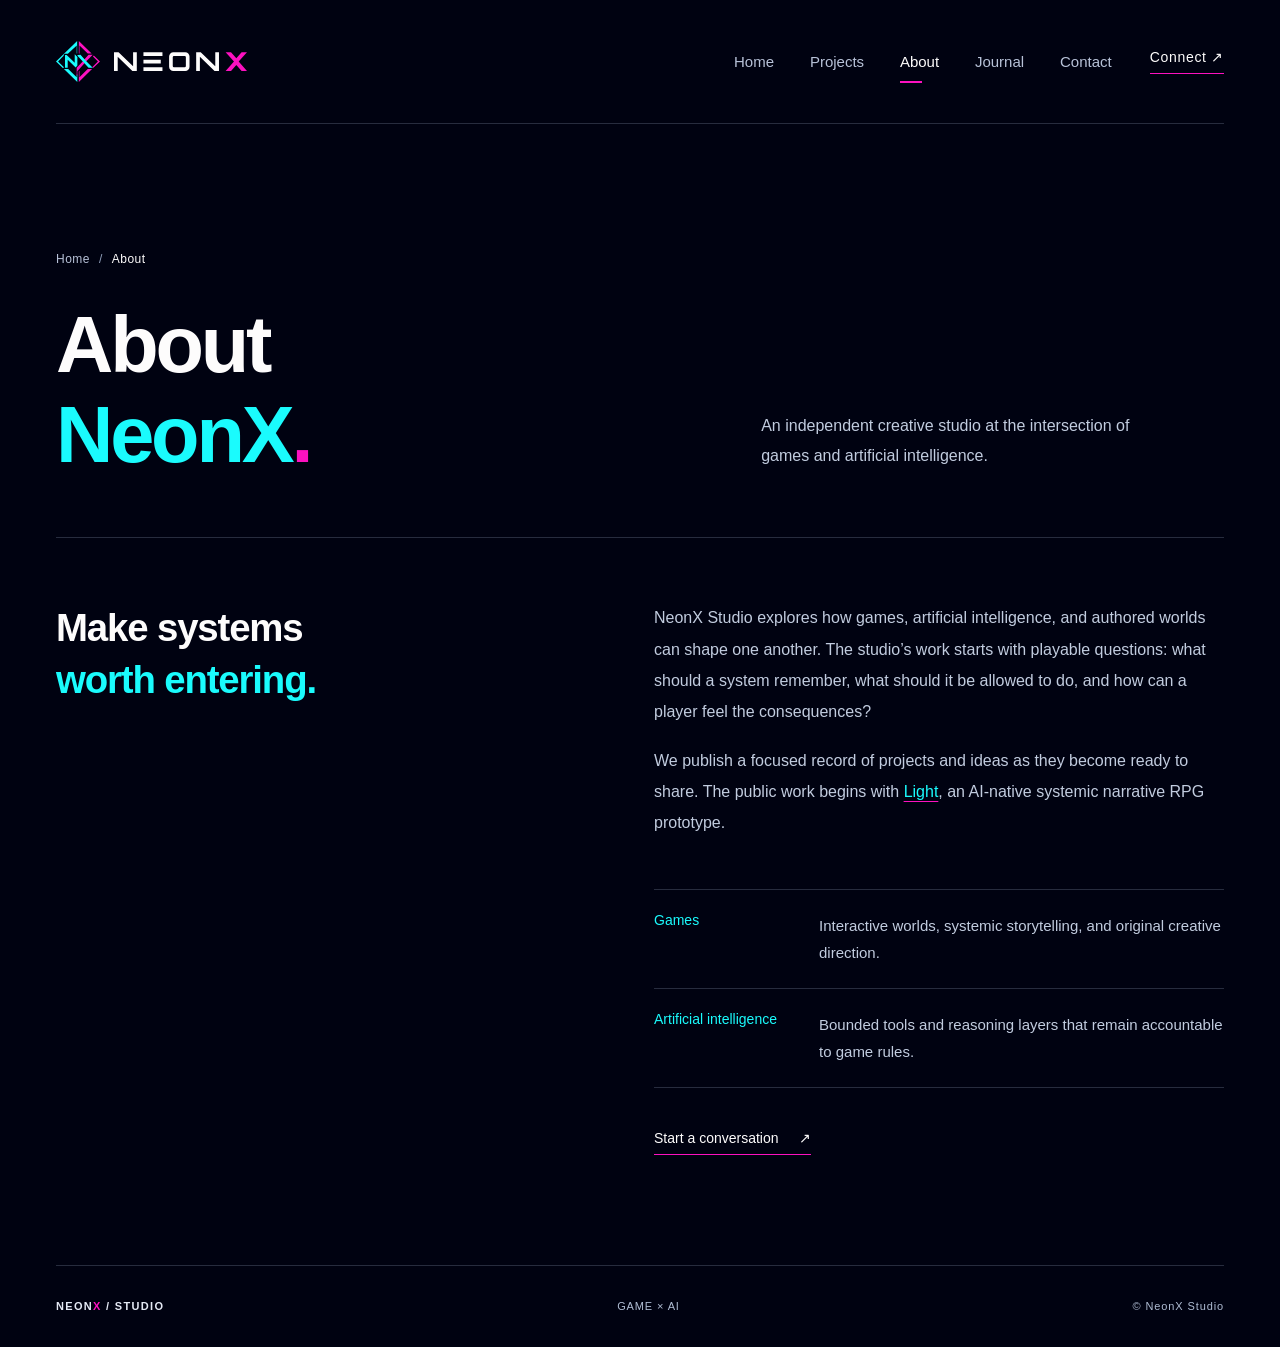
==== about.html @ 491647a6 "Improve site SEO and content structure Co-authored-by: Copilot App <223556219+Copilot@users.noreply." ====
<!DOCTYPE html>
<html lang="en">
<head>
  <meta charset="UTF-8"><meta name="viewport" content="width=device-width, initial-scale=1"><meta name="content-language" content="en"><meta name="theme-color" content="#000211"><meta name="color-scheme" content="dark"><meta name="robots" content="index, follow">
  <meta name="description" content="Learn how NeonX Studio explores the intersection of games and artificial intelligence through original interactive work.">
  <link rel="canonical" href="https://neonx.top/about.html"><link rel="icon" href="favicon.ico" sizes="any"><link rel="icon" href="assets/brand/favicon/favicon.svg" type="image/svg+xml"><link rel="apple-touch-icon" href="assets/brand/favicon/apple-touch-icon.png">
  <meta property="og:type" content="website"><meta property="og:site_name" content="NeonX Studio"><meta property="og:locale" content="en_US"><meta property="og:title" content="About | NeonX Studio"><meta property="og:description" content="An independent creative studio at the intersection of games and artificial intelligence."><meta property="og:url" content="https://neonx.top/about.html"><meta property="og:image" content="https://neonx.top/assets/brand/png/neonx-social-1280x640.png"><meta property="og:image:alt" content="NeonX Studio brand mark"><meta name="twitter:card" content="summary_large_image"><meta name="twitter:title" content="About | NeonX Studio"><meta name="twitter:description" content="An independent creative studio at the intersection of games and artificial intelligence."><meta name="twitter:image" content="https://neonx.top/assets/brand/png/neonx-social-1280x640.png"><title>About | NeonX Studio</title>
  <script type="application/ld+json">{"@context":"https://schema.org","@graph":[{"@type":"AboutPage","@id":"https://neonx.top/about.html#webpage","url":"https://neonx.top/about.html","name":"About | NeonX Studio","description":"Learn how NeonX Studio explores the intersection of games and artificial intelligence through original interactive work.","isPartOf":{"@id":"https://neonx.top/#website"},"about":{"@id":"https://neonx.top/#organization"},"breadcrumb":{"@id":"https://neonx.top/about.html#breadcrumb"},"inLanguage":"en"},{"@type":"BreadcrumbList","@id":"https://neonx.top/about.html#breadcrumb","itemListElement":[{"@type":"ListItem","position":1,"name":"Home","item":"https://neonx.top/"},{"@type":"ListItem","position":2,"name":"About","item":"https://neonx.top/about.html"}]},{"@type":"Organization","@id":"https://neonx.top/#organization","name":"NeonX Studio","url":"https://neonx.top/","email":"mailto:neon_x_studio@163.com","description":"An independent creative studio at the intersection of games and artificial intelligence.","sameAs":["https://github.com/NeonX-Studio"]}]}</script>
  <link rel="stylesheet" href="assets/css/site.css">
</head>
<body><a class="skip-link visually-hidden" href="#main-content">Skip to content</a><div class="page"><header class="header wrap"><a class="brand" href="index.html#home" aria-label="NeonX Studio home"><img class="brand-mark" src="assets/brand/web/neonx-mark.svg" alt="" width="684" height="643"><img class="brand-word" src="assets/brand/web/neonx-wordtype.svg" alt="NeonX Studio" width="806" height="80"></a><div class="header-right"><nav class="nav" aria-label="Primary navigation"><a href="index.html#home">Home</a><a href="projects.html">Projects</a><a href="about.html" aria-current="page">About</a><a href="journal.html">Journal</a><a href="contact.html">Contact</a></nav><a class="header-action" href="contact.html">Connect ↗</a></div></header><main id="main-content" class="subpage wrap"><nav class="breadcrumbs" aria-label="Breadcrumb"><a href="index.html#home">Home</a><span aria-hidden="true">/</span><span aria-current="page">About</span></nav><div class="page-heading"><h1 tabindex="-1">About<br><span>NeonX</span><em>.</em></h1><p>An independent creative studio at the intersection of games and artificial intelligence.</p></div><div class="section-body"><h2>Make systems<br><span>worth entering.</span></h2><div><p>NeonX Studio explores how games, artificial intelligence, and authored worlds can shape one another. The studio’s work starts with playable questions: what should a system remember, what should it be allowed to do, and how can a player feel the consequences?</p><p>We publish a focused record of projects and ideas as they become ready to share. The public work begins with <a class="inline-link" href="light.html">Light</a>, an AI-native systemic narrative RPG prototype.</p><dl class="feature-list"><div><dt>Games</dt><dd>Interactive worlds, systemic storytelling, and original creative direction.</dd></div><div><dt>Artificial intelligence</dt><dd>Bounded tools and reasoning layers that remain accountable to game rules.</dd></div></dl><a class="text-link" href="contact.html">Start a conversation <span aria-hidden="true">↗</span></a></div></div></main><footer class="footer wrap"><span class="footer-title">NEON<span>X</span> / STUDIO</span><span>GAME × AI</span><span>© NeonX Studio</span></footer></div></body></html>
---- assets/css/site.css ----
:root {
  color-scheme: dark;
  --ink: #fdfcfc;
  --soft: #b7c2d8;
  --muted: #91a1bd;
  --blue: #1afbfd;
  --pink: #fc11c0;
  --line: rgba(192, 209, 240, .2);
  --bg: #000211;
  --panel: #0e1424;
}
* { box-sizing: border-box; }
html { min-height: 100%; scroll-behavior: smooth; }
body { margin: 0; min-height: 100vh; background: var(--bg); color: var(--ink); font-family: "Segoe UI", "Microsoft YaHei", "PingFang SC", sans-serif; -webkit-font-smoothing: antialiased; }
button, a { font: inherit; }
a { color: inherit; }
:focus-visible { outline: 2px solid var(--blue); outline-offset: 6px; }
[hidden] { display: none !important; }
.page { position: relative; display: flex; flex-direction: column; min-height: 100vh; min-height: 100svh; overflow: hidden; background: var(--bg); }
main { flex: 1; }
.wrap { width: min(100% - 112px, 1536px); margin-inline: auto; }
.header { position: relative; z-index: 5; display: flex; align-items: center; justify-content: space-between; gap: 24px; min-height: 124px; border-bottom: 1px solid var(--line); }
.brand { display: inline-flex; align-items: center; gap: 14px; color: var(--ink); text-decoration: none; }
.brand-mark { display: block; width: 44px; height: auto; }
.brand-word { display: block; width: auto; height: 19px; }
.header-right { display: flex; align-items: center; gap: 38px; }
.nav { display: flex; align-items: center; gap: clamp(20px, 2.8vw, 42px); }
.nav a { position: relative; padding: 18px 0; color: var(--soft); font-size: 15px; text-decoration: none; white-space: nowrap; transition: color .2s ease; }
.nav a:hover, .nav a[aria-current="page"] { color: var(--ink); }
.nav a[aria-current="page"]::after { content: ""; position: absolute; bottom: 5px; left: 0; width: 22px; height: 2px; background: var(--pink); }
.header-action { color: var(--ink); text-decoration: none; font-size: 14px; letter-spacing: .05em; border-bottom: 1px solid var(--pink); padding-bottom: 8px; }
.header-action:hover { color: var(--pink); }
.hero { position: relative; display: flex; align-items: center; min-height: 610px; isolation: isolate; }
.network { position: absolute; z-index: -1; inset: -1px 0 0; overflow: hidden; background: radial-gradient(ellipse at 68% 50%, rgba(35, 44, 80, .35), transparent 49%); }
.network canvas { width: 100%; height: 100%; display: block; }
.hero-inner { position: relative; z-index: 1; padding-block: 88px 110px; pointer-events: none; }
.hero-inner > * { pointer-events: auto; }
.hero h1 { width: max-content; max-width: 100%; margin: 0; font-size: clamp(58px, 7vw, 108px); font-weight: 650; line-height: 1.14; letter-spacing: -.04em; text-wrap: balance; }
.hero h1 span, .page-heading h1 span, .section-body h2 span, .about h2 span { color: var(--blue); }
.hero h1 em, .page-heading h1 em { color: var(--pink); font-style: normal; }
.hero-copy { margin: 32px 0 0; max-width: 470px; color: #c1ccdf; font-size: 16px; line-height: 1.9; }
.hero-actions { display: flex; align-items: center; flex-wrap: wrap; gap: 26px; margin-top: 42px; }
.connect { display: inline-flex; align-items: center; justify-content: space-between; gap: 58px; min-height: 60px; padding: 0 20px 0 23px; border: 0; background: var(--blue); color: #0a1620; font-size: 14px; font-weight: 700; letter-spacing: .03em; cursor: pointer; text-decoration: none; transition: background .2s ease, color .2s ease; }
.connect:hover { background: var(--pink); color: #1d1020; }
.connect span { font-size: 21px; line-height: 1; font-weight: 400; }
.status { color: #bcc7d9; font-size: 13px; }
.status::before { content: ""; display: inline-block; width: 7px; height: 7px; margin-right: 9px; border-radius: 50%; background: var(--pink); vertical-align: 2px; }
.visual-controls { position: absolute; right: max(56px, calc((100% - 1536px) / 2)); bottom: 30px; z-index: 2; display: flex; align-items: end; gap: 20px; }
.visual-caption { margin: 0 0 3px; color: #b8c5dc; font-size: 11px; line-height: 1.6; text-align: right; }
.visual-caption strong { display: block; color: var(--ink); font-size: 10px; font-weight: 600; letter-spacing: .15em; }
.mode-switch { display: flex; padding: 3px; border: 1px solid rgba(164, 196, 224, .3); background: rgba(0, 2, 17, .88); }
.mode-switch button { min-width: 66px; min-height: 40px; border: 0; background: transparent; color: #c5d0e2; font-size: 12px; cursor: pointer; transition: background .25s ease, color .25s ease; }
.mode-switch button:hover { color: white; }
.mode-switch button[aria-pressed="true"] { background: var(--blue); color: #0a1620; }
.about { position: relative; display: grid; grid-template-columns: minmax(0, .8fr) minmax(0, 1.2fr); gap: 48px; padding-block: 90px 100px; border-top: 1px solid var(--line); }
.about h2 { margin: 0; font-size: clamp(32px, 3.4vw, 50px); line-height: 1.3; letter-spacing: -.03em; font-weight: 600; }
.about h2 span { color: var(--pink); }
.about-copy { max-width: 560px; }
.about-copy p { margin: 0; color: #c2ccdd; font-size: 16px; line-height: 1.9; }
.about-copy p + p { margin-top: 18px; color: #9eacc2; font-size: 14px; }
.about-line { display: block; width: 56px; height: 2px; margin-bottom: 26px; background: var(--blue); }
.text-link { display: inline-flex; align-items: center; gap: 20px; margin-top: 26px; padding-bottom: 8px; color: var(--ink); border-bottom: 1px solid var(--pink); font-size: 14px; text-decoration: none; transition: color .2s ease, border-color .2s ease; }
.text-link:hover { color: var(--blue); border-color: var(--blue); }
.subpage { position: relative; min-height: min(720px, 75vh); padding-block: clamp(80px, 10vw, 150px) 110px; }
.breadcrumbs { display: flex; flex-wrap: wrap; align-items: center; gap: 9px; margin-bottom: 34px; color: var(--muted); font-size: 12px; letter-spacing: .04em; }
.breadcrumbs a { color: var(--soft); text-decoration: none; }
.breadcrumbs a:hover { color: var(--blue); }
.breadcrumbs [aria-current="page"] { color: var(--ink); }
.page-heading { display: grid; grid-template-columns: minmax(0, 1fr) minmax(280px, .7fr); gap: 44px; align-items: end; padding-bottom: 58px; border-bottom: 1px solid var(--line); }
.page-heading h1 { margin: 0; max-width: 760px; font-size: clamp(50px, 6.2vw, 90px); font-weight: 650; line-height: 1.13; letter-spacing: -.04em; }
.page-heading p { max-width: 410px; margin: 0 0 8px; color: #c1ccdf; font-size: 16px; line-height: 1.9; }
.section-body { display: grid; grid-template-columns: 1fr 1.15fr; gap: clamp(40px, 8vw, 140px); padding-top: 64px; }
.section-body h2 { margin: 0; font-size: clamp(28px, 3vw, 42px); line-height: 1.35; letter-spacing: -.03em; font-weight: 600; }
.section-body p { margin: 0; max-width: 650px; color: #c1ccdf; font-size: 16px; line-height: 1.95; }
.section-body p + p { margin-top: 18px; }
.feature-list { margin-top: 50px; border-top: 1px solid var(--line); }
.feature-list div { display: grid; grid-template-columns: 145px 1fr; gap: 20px; padding: 22px 0; border-bottom: 1px solid var(--line); }
.feature-list dt { color: var(--blue); font-size: 14px; }
.feature-list dd { margin: 0; color: #c1ccdf; font-size: 15px; line-height: 1.8; }
.empty-state { position: relative; display: flex; align-items: end; justify-content: space-between; gap: 30px; min-height: 260px; margin-top: 62px; padding: clamp(28px, 4vw, 52px); overflow: hidden; border: 1px solid var(--line); background: linear-gradient(120deg, #12182a, #101320); }
.empty-state::after { content: ""; position: absolute; width: 270px; height: 270px; right: -48px; top: -96px; border: 1px solid rgba(26, 251, 253, .3); border-radius: 50%; box-shadow: 0 0 0 38px rgba(26, 251, 253, .025), 0 0 0 76px rgba(252, 17, 192, .025); pointer-events: none; }
.empty-state > * { position: relative; z-index: 1; }
.empty-state h2 { margin: 0 0 13px; font-size: clamp(26px, 3vw, 40px); font-weight: 600; letter-spacing: -.03em; }
.empty-state p { margin: 0; max-width: 490px; color: #c1ccdf; font-size: 15px; line-height: 1.8; }
.project-grid { display: grid; grid-template-columns: repeat(2, minmax(0, 1fr)); gap: 22px; margin-top: 62px; }
.project-card { display: flex; flex-direction: column; min-height: 100%; border: 1px solid var(--line); background: #0a0e1d; text-decoration: none; transition: border-color .25s ease, transform .25s ease; }
.project-card:hover { border-color: rgba(26, 251, 253, .75); transform: translateY(-4px); }
.project-card figure { margin: 0; aspect-ratio: 16 / 9; overflow: hidden; background: #141b2d; }
.project-card img { display: block; width: 100%; height: 100%; object-fit: cover; transition: transform .45s ease; }
.project-card:hover img { transform: scale(1.03); }
.project-card-body { display: flex; flex: 1; flex-direction: column; gap: 14px; padding: 26px; }
.project-card-kicker { color: var(--pink); font-size: 11px; letter-spacing: .16em; }
.project-card h2 { margin: 0; font-size: clamp(27px, 3vw, 38px); font-weight: 600; letter-spacing: -.03em; }
.project-card p { margin: 0; color: #c1ccdf; font-size: 14px; line-height: 1.8; }
.project-card-meta { display: flex; flex-wrap: wrap; gap: 8px; margin-top: auto; padding-top: 8px; }
.project-card-meta span { padding: 7px 9px; border: 1px solid rgba(164, 196, 224, .25); color: var(--soft); font-size: 11px; }
.project-hero { display: grid; grid-template-columns: minmax(0, .95fr) minmax(0, 1.05fr); gap: clamp(35px, 7vw, 110px); align-items: center; }
.project-hero h1 { margin: 0; font-size: clamp(52px, 7vw, 100px); line-height: 1.08; letter-spacing: -.05em; }
.project-hero h1 span { color: var(--blue); }
.project-hero-copy { margin: 28px 0 0; max-width: 580px; color: #c1ccdf; font-size: 16px; line-height: 1.95; }
.project-art { margin: 0; border: 1px solid var(--line); background: #12182a; }
.project-art img { display: block; width: 100%; height: auto; }
.project-facts { display: grid; grid-template-columns: repeat(3, 1fr); gap: 18px; margin-top: 70px; border-top: 1px solid var(--line); border-bottom: 1px solid var(--line); }
.project-facts div { padding: 22px 0; }
.project-facts dt { color: var(--blue); font-size: 12px; letter-spacing: .12em; }
.project-facts dd { margin: 8px 0 0; color: #dce4f4; font-size: 14px; line-height: 1.6; }
.inline-link { color: var(--blue); text-decoration-color: var(--pink); text-underline-offset: 4px; }
.inline-link:hover { color: var(--pink); }
.contact-email { display: inline-block; margin-top: 22px; color: var(--blue); font-size: clamp(20px, 3vw, 32px); letter-spacing: -.02em; text-decoration: none; border-bottom: 1px solid var(--pink); padding-bottom: 8px; }
.contact-email:hover { color: var(--pink); }
.contact-note { margin-top: 20px !important; color: var(--muted) !important; font-size: 14px !important; }
.journal-list { display: grid; gap: 22px; margin-top: 62px; }
.journal-entry { padding: clamp(26px, 4vw, 52px); border: 1px solid var(--line); background: linear-gradient(120deg, #12182a, #101320); }
.journal-entry h2 { margin: 18px 0 20px; font-size: clamp(28px, 4vw, 48px); line-height: 1.15; letter-spacing: -.04em; }
.journal-entry p { max-width: 760px; margin: 0; color: #c1ccdf; font-size: 16px; line-height: 1.95; }
.journal-entry p + p { margin-top: 18px; }
.skip-link { position: fixed; z-index: 20; top: 12px; left: 12px; padding: 10px 14px; background: var(--blue); color: #0a1620; text-decoration: none; }
.visually-hidden { clip: rect(0 0 0 0); clip-path: inset(50%); height: 1px; overflow: hidden; position: absolute; white-space: nowrap; width: 1px; }
.visually-hidden:focus { clip: auto; clip-path: none; height: auto; overflow: visible; position: fixed; white-space: normal; width: auto; }
.footer { position: relative; z-index: 2; display: flex; align-items: center; justify-content: space-between; gap: 20px; min-height: 82px; border-top: 1px solid var(--line); color: #afbdd4; font-size: 11px; letter-spacing: .08em; }
.footer-title { color: #e4e9f5; font-weight: 600; letter-spacing: .12em; }
.footer-title span { color: var(--pink); }
.js-ready .screen:not([hidden]) { animation: page-in .32s ease-out both; }
@keyframes page-in { from { opacity: .7; transform: translateY(8px); } to { opacity: 1; transform: translateY(0); } }
@media (max-width: 900px) { .wrap { width: calc(100% - 64px); } .hero h1 { font-size: clamp(54px, 7.8vw, 74px); } .visual-controls { right: 32px; } .header-right { gap: 22px; } .nav { gap: 20px; } }
@media (max-width: 760px) { .wrap { width: calc(100% - 40px); } .header { min-height: 0; padding-top: 22px; flex-wrap: wrap; column-gap: 12px; } .brand { gap: 11px; } .brand-mark { width: 36px; } .brand-word { height: 15px; } .header-right { display: contents; } .header-action { margin-left: auto; font-size: 12px; } .nav { order: 2; width: 100%; justify-content: space-between; gap: 8px; padding-top: 16px; } .nav a { padding: 13px 0; font-size: 13px; } .hero { display: block; min-height: 860px; } .hero-inner { padding-block: 78px 0; } .hero h1 { font-size: clamp(46px, 11.5vw, 70px); } .hero-copy { max-width: 330px; margin-top: 23px; font-size: 14px; } .hero-actions { margin-top: 28px; gap: 18px; } .connect { min-height: 54px; gap: 32px; } .network { top: 340px; bottom: 0; background: radial-gradient(ellipse at 50% 57%, rgba(35, 44, 80, .35), transparent 62%); } .visual-controls { left: 20px; right: 20px; bottom: 26px; justify-content: space-between; gap: 10px; } .visual-caption { text-align: left; } .about { grid-template-columns: 1fr; gap: 28px; padding-block: 64px; } .subpage { min-height: 70vh; padding-block: 66px 80px; } .page-heading, .section-body, .project-hero { grid-template-columns: 1fr; gap: 26px; } .page-heading { padding-bottom: 38px; } .section-body { padding-top: 42px; } .empty-state { min-height: 280px; margin-top: 42px; align-items: start; flex-direction: column; justify-content: end; } .project-grid { grid-template-columns: 1fr; margin-top: 42px; } .project-facts { grid-template-columns: 1fr; gap: 0; margin-top: 45px; } .project-facts div + div { border-top: 1px solid var(--line); } .footer { min-height: 74px; font-size: 10px; } }
@media (max-width: 360px) { .status { width: 100%; } .hero { min-height: 900px; } }
@media (prefers-reduced-motion: reduce) { *, *::before, *::after { scroll-behavior: auto !important; transition-duration: .01ms !important; animation-duration: .01ms !important; animation-iteration-count: 1 !important; } }
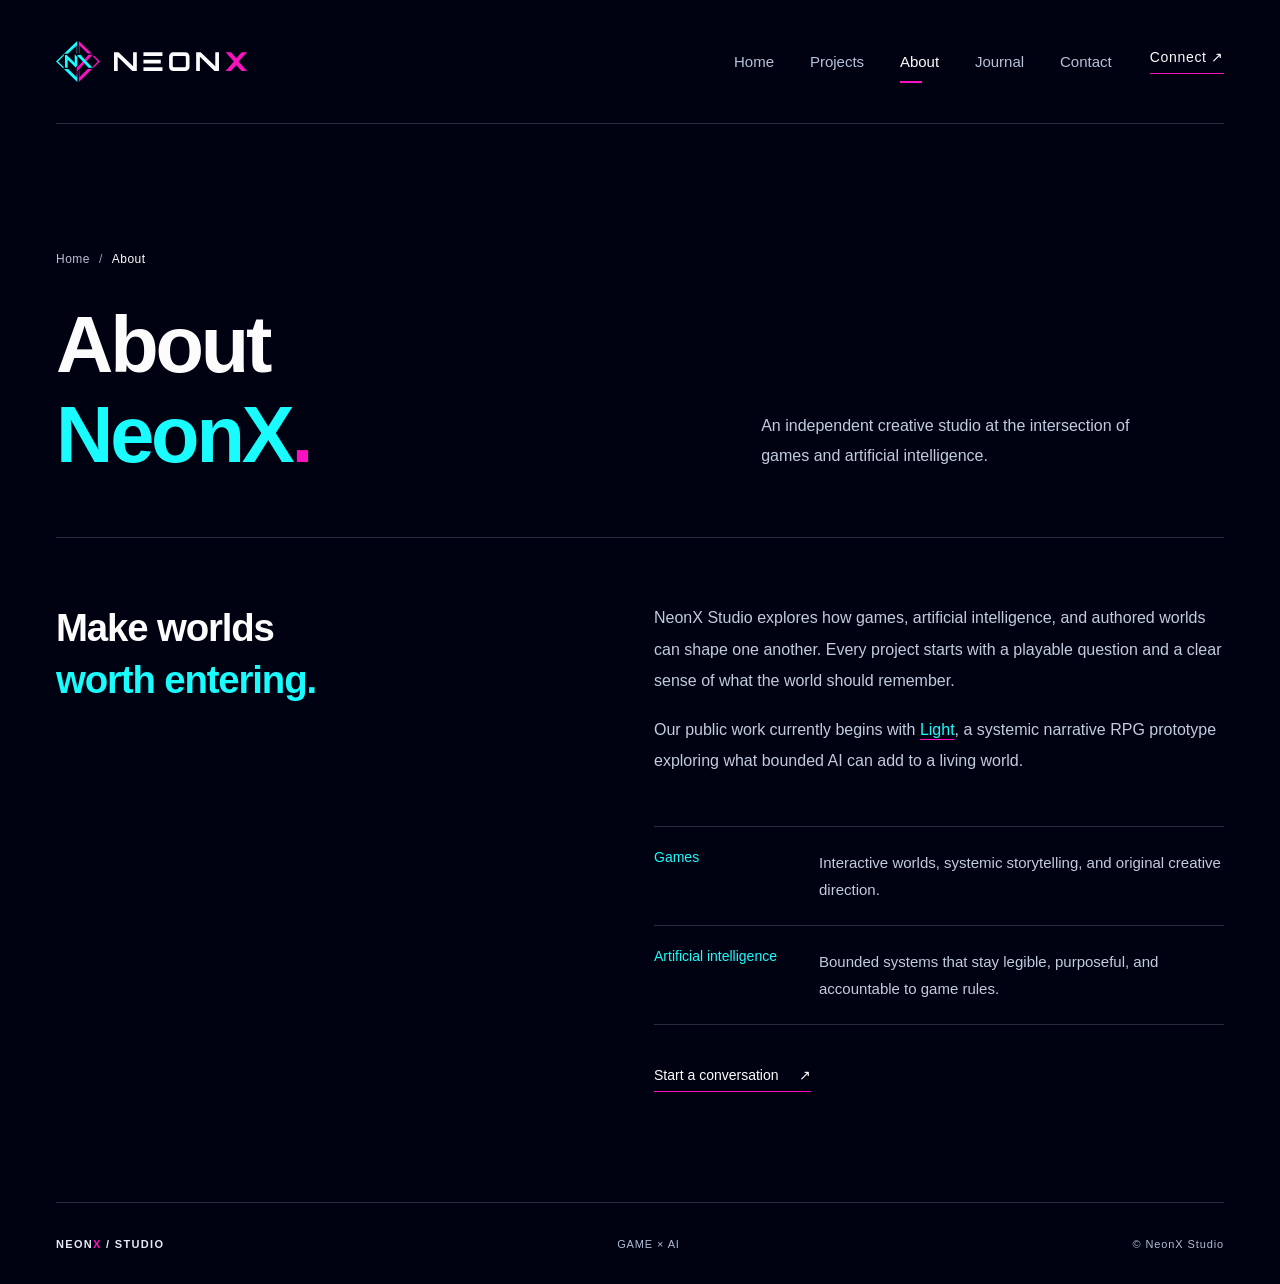
==== commit 70649d68: "Rewrite NeonX public copy in English Co-authored-by: Copilot App <223556219+Copilot@users.noreply.gi" ====
--- a/about.html
+++ b/about.html
@@ -4,8 +4,8 @@
   <meta charset="UTF-8"><meta name="viewport" content="width=device-width, initial-scale=1"><meta name="content-language" content="en"><meta name="theme-color" content="#000211"><meta name="color-scheme" content="dark"><meta name="robots" content="index, follow">
   <meta name="description" content="Learn how NeonX Studio explores the intersection of games and artificial intelligence through original interactive work.">
   <link rel="canonical" href="https://neonx.top/about.html"><link rel="icon" href="favicon.ico" sizes="any"><link rel="icon" href="assets/brand/favicon/favicon.svg" type="image/svg+xml"><link rel="apple-touch-icon" href="assets/brand/favicon/apple-touch-icon.png">
-  <meta property="og:type" content="website"><meta property="og:site_name" content="NeonX Studio"><meta property="og:locale" content="en_US"><meta property="og:title" content="About | NeonX Studio"><meta property="og:description" content="An independent creative studio at the intersection of games and artificial intelligence."><meta property="og:url" content="https://neonx.top/about.html"><meta property="og:image" content="https://neonx.top/assets/brand/png/neonx-social-1280x640.png"><meta property="og:image:alt" content="NeonX Studio brand mark"><meta name="twitter:card" content="summary_large_image"><meta name="twitter:title" content="About | NeonX Studio"><meta name="twitter:description" content="An independent creative studio at the intersection of games and artificial intelligence."><meta name="twitter:image" content="https://neonx.top/assets/brand/png/neonx-social-1280x640.png"><title>About | NeonX Studio</title>
-  <script type="application/ld+json">{"@context":"https://schema.org","@graph":[{"@type":"AboutPage","@id":"https://neonx.top/about.html#webpage","url":"https://neonx.top/about.html","name":"About | NeonX Studio","description":"Learn how NeonX Studio explores the intersection of games and artificial intelligence through original interactive work.","isPartOf":{"@id":"https://neonx.top/#website"},"about":{"@id":"https://neonx.top/#organization"},"breadcrumb":{"@id":"https://neonx.top/about.html#breadcrumb"},"inLanguage":"en"},{"@type":"BreadcrumbList","@id":"https://neonx.top/about.html#breadcrumb","itemListElement":[{"@type":"ListItem","position":1,"name":"Home","item":"https://neonx.top/"},{"@type":"ListItem","position":2,"name":"About","item":"https://neonx.top/about.html"}]},{"@type":"Organization","@id":"https://neonx.top/#organization","name":"NeonX Studio","url":"https://neonx.top/","email":"mailto:neon_x_studio@163.com","description":"An independent creative studio at the intersection of games and artificial intelligence.","sameAs":["https://github.com/NeonX-Studio"]}]}</script>
+  <meta property="og:type" content="website"><meta property="og:site_name" content="NeonX Studio"><meta property="og:locale" content="en_US"><meta property="og:title" content="About NeonX Studio | Games and Artificial Intelligence"><meta property="og:description" content="An independent creative studio at the intersection of games and artificial intelligence."><meta property="og:url" content="https://neonx.top/about.html"><meta property="og:image" content="https://neonx.top/assets/brand/png/neonx-social-1280x640.png"><meta property="og:image:alt" content="NeonX Studio brand mark"><meta name="twitter:card" content="summary_large_image"><meta name="twitter:title" content="About | NeonX Studio"><meta name="twitter:description" content="An independent creative studio at the intersection of games and artificial intelligence."><meta name="twitter:image" content="https://neonx.top/assets/brand/png/neonx-social-1280x640.png"><title>About NeonX Studio | Games and Artificial Intelligence</title>
+  <script type="application/ld+json">{"@context":"https://schema.org","@graph":[{"@type":"AboutPage","@id":"https://neonx.top/about.html#webpage","url":"https://neonx.top/about.html","name":"About NeonX Studio | Games and Artificial Intelligence","description":"Learn how NeonX Studio explores the intersection of games and artificial intelligence through original interactive work.","isPartOf":{"@id":"https://neonx.top/#website"},"about":{"@id":"https://neonx.top/#organization"},"breadcrumb":{"@id":"https://neonx.top/about.html#breadcrumb"},"inLanguage":"en"},{"@type":"BreadcrumbList","@id":"https://neonx.top/about.html#breadcrumb","itemListElement":[{"@type":"ListItem","position":1,"name":"Home","item":"https://neonx.top/"},{"@type":"ListItem","position":2,"name":"About","item":"https://neonx.top/about.html"}]},{"@type":"Organization","@id":"https://neonx.top/#organization","name":"NeonX Studio","url":"https://neonx.top/","email":"mailto:neon_x_studio@163.com","description":"An independent creative studio at the intersection of games and artificial intelligence.","sameAs":["https://github.com/NeonX-Studio"]}]}</script>
   <link rel="stylesheet" href="assets/css/site.css">
 </head>
-<body><a class="skip-link visually-hidden" href="#main-content">Skip to content</a><div class="page"><header class="header wrap"><a class="brand" href="index.html#home" aria-label="NeonX Studio home"><img class="brand-mark" src="assets/brand/web/neonx-mark.svg" alt="" width="684" height="643"><img class="brand-word" src="assets/brand/web/neonx-wordtype.svg" alt="NeonX Studio" width="806" height="80"></a><div class="header-right"><nav class="nav" aria-label="Primary navigation"><a href="index.html#home">Home</a><a href="projects.html">Projects</a><a href="about.html" aria-current="page">About</a><a href="journal.html">Journal</a><a href="contact.html">Contact</a></nav><a class="header-action" href="contact.html">Connect ↗</a></div></header><main id="main-content" class="subpage wrap"><nav class="breadcrumbs" aria-label="Breadcrumb"><a href="index.html#home">Home</a><span aria-hidden="true">/</span><span aria-current="page">About</span></nav><div class="page-heading"><h1 tabindex="-1">About<br><span>NeonX</span><em>.</em></h1><p>An independent creative studio at the intersection of games and artificial intelligence.</p></div><div class="section-body"><h2>Make systems<br><span>worth entering.</span></h2><div><p>NeonX Studio explores how games, artificial intelligence, and authored worlds can shape one another. The studio’s work starts with playable questions: what should a system remember, what should it be allowed to do, and how can a player feel the consequences?</p><p>We publish a focused record of projects and ideas as they become ready to share. The public work begins with <a class="inline-link" href="light.html">Light</a>, an AI-native systemic narrative RPG prototype.</p><dl class="feature-list"><div><dt>Games</dt><dd>Interactive worlds, systemic storytelling, and original creative direction.</dd></div><div><dt>Artificial intelligence</dt><dd>Bounded tools and reasoning layers that remain accountable to game rules.</dd></div></dl><a class="text-link" href="contact.html">Start a conversation <span aria-hidden="true">↗</span></a></div></div></main><footer class="footer wrap"><span class="footer-title">NEON<span>X</span> / STUDIO</span><span>GAME × AI</span><span>© NeonX Studio</span></footer></div></body></html>+<body><a class="skip-link visually-hidden" href="#main-content">Skip to content</a><div class="page"><header class="header wrap"><a class="brand" href="index.html#home" aria-label="NeonX Studio home"><img class="brand-mark" src="assets/brand/web/neonx-mark.svg" alt="" width="684" height="643"><img class="brand-word" src="assets/brand/web/neonx-wordtype.svg" alt="NeonX Studio" width="806" height="80"></a><div class="header-right"><nav class="nav" aria-label="Primary navigation"><a href="index.html#home">Home</a><a href="projects.html">Projects</a><a href="about.html" aria-current="page">About</a><a href="journal.html">Journal</a><a href="contact.html">Contact</a></nav><a class="header-action" href="contact.html">Connect ↗</a></div></header><main id="main-content" class="subpage wrap"><nav class="breadcrumbs" aria-label="Breadcrumb"><a href="index.html#home">Home</a><span aria-hidden="true">/</span><span aria-current="page">About</span></nav><div class="page-heading"><h1 tabindex="-1">About<br><span>NeonX</span><em>.</em></h1><p>An independent creative studio at the intersection of games and artificial intelligence.</p></div><div class="section-body"><h2>Make worlds<br><span>worth entering.</span></h2><div><p>NeonX Studio explores how games, artificial intelligence, and authored worlds can shape one another. Every project starts with a playable question and a clear sense of what the world should remember.</p><p>Our public work currently begins with <a class="inline-link" href="light.html">Light</a>, a systemic narrative RPG prototype exploring what bounded AI can add to a living world.</p><dl class="feature-list"><div><dt>Games</dt><dd>Interactive worlds, systemic storytelling, and original creative direction.</dd></div><div><dt>Artificial intelligence</dt><dd>Bounded systems that stay legible, purposeful, and accountable to game rules.</dd></div></dl><a class="text-link" href="contact.html">Start a conversation <span aria-hidden="true">↗</span></a></div></div></main><footer class="footer wrap"><span class="footer-title">NEON<span>X</span> / STUDIO</span><span>GAME × AI</span><span>© NeonX Studio</span></footer></div></body></html>
--- a/assets/css/site.css
+++ b/assets/css/site.css
@@ -37,6 +37,8 @@
 .hero-inner > * { pointer-events: auto; }
 .hero h1 { width: max-content; max-width: 100%; margin: 0; font-size: clamp(58px, 7vw, 108px); font-weight: 650; line-height: 1.14; letter-spacing: -.04em; text-wrap: balance; }
 .hero h1 span, .page-heading h1 span, .section-body h2 span, .about h2 span { color: var(--blue); }
+.hero h1 .hero-accent-ai { color: var(--blue); }
+.hero h1 .hero-accent-games { color: var(--pink); }
 .hero h1 em, .page-heading h1 em { color: var(--pink); font-style: normal; }
 .hero-copy { margin: 32px 0 0; max-width: 470px; color: #c1ccdf; font-size: 16px; line-height: 1.9; }
 .hero-actions { display: flex; align-items: center; flex-wrap: wrap; gap: 26px; margin-top: 42px; }
